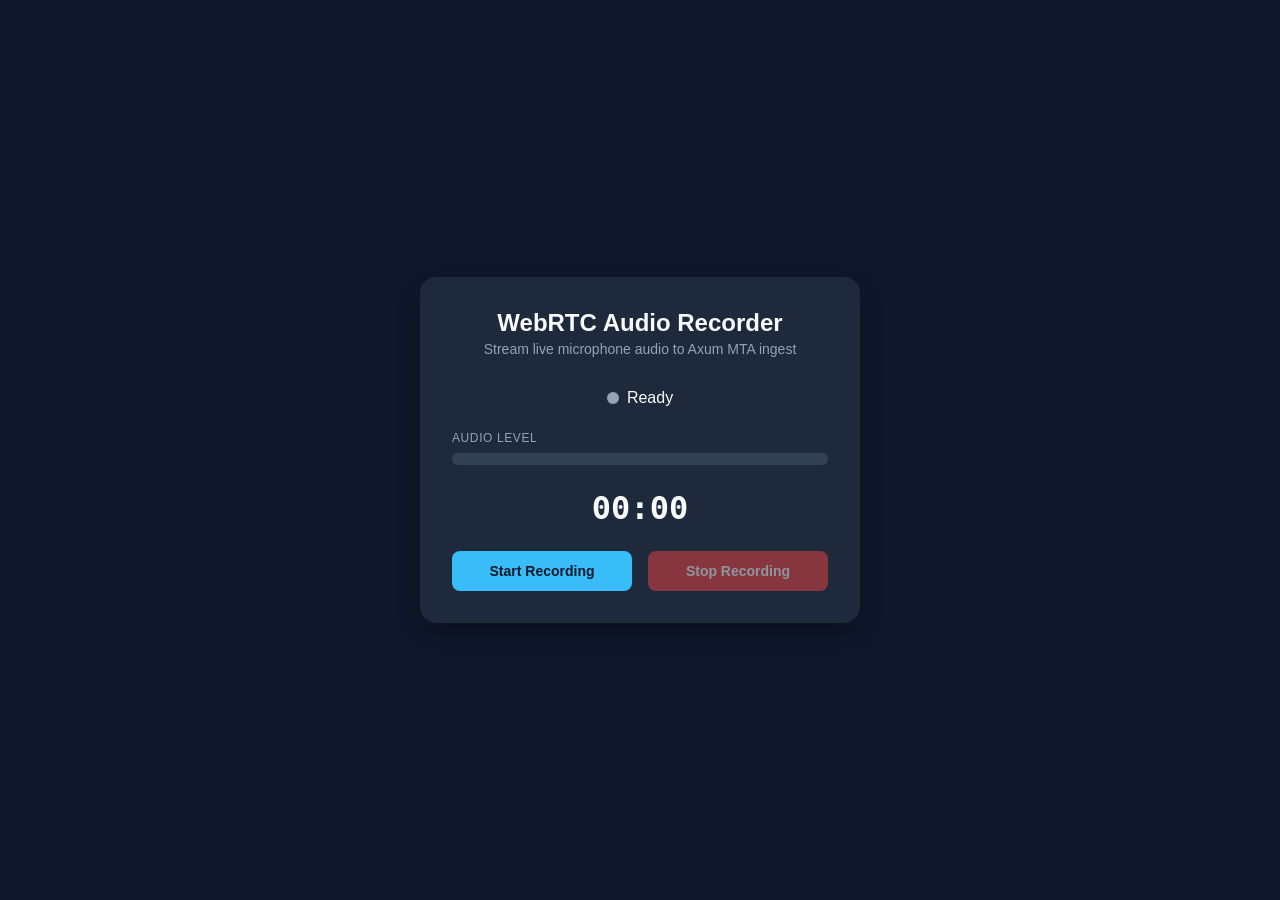
==== static/index.html @ 4a82e1a2 "feat: add client web ui and static asset serving" ====
<!DOCTYPE html>
<html lang="en">
<head>
    <meta charset="UTF-8">
    <meta name="viewport" content="width=device-width, initial-scale=1.0">
    <title>WebRTC Audio Recorder</title>
    <link rel="stylesheet" href="/static/style.css">
</head>
<body>
    <div class="card">
        <header>
            <h1>WebRTC Audio Recorder</h1>
            <p class="subtitle">Stream live microphone audio to Axum MTA ingest</p>
        </header>

        <main>
            <div class="status-container">
                <span class="status-dot" id="statusDot"></span>
                <span id="statusText">Ready</span>
            </div>

            <div class="meter-wrapper">
                <label>Audio Level</label>
                <div class="meter-bar">
                    <div class="meter-fill" id="meterFill"></div>
                </div>
            </div>

            <div class="timer" id="timer">00:00</div>

            <div class="controls">
                <button id="startBtn" class="btn btn-primary">Start Recording</button>
                <button id="stopBtn" class="btn btn-danger" disabled>Stop Recording</button>
            </div>

            <div id="message" class="message hidden"></div>
        </main>
    </div>

    <script src="/static/app.js"></script>
</body>
</html>
---- static/style.css ----
:root {
    --bg-color: #0f172a;
    --card-bg: #1e293b;
    --primary: #38bdf8;
    --primary-hover: #0284c7;
    --danger: #ef4444;
    --danger-hover: #dc2626;
    --text-primary: #f8fafc;
    --text-secondary: #94a3b8;
    --meter-bg: #334155;
    --meter-fill: #10b981;
}

* { box-sizing: border-box; margin: 0; padding: 0; }
body {
    background-color: var(--bg-color);
    color: var(--text-primary);
    font-family: -apple-system, BlinkMacSystemFont, "Segoe UI", Roboto, sans-serif;
    display: flex;
    justify-content: center;
    align-items: center;
    min-height: 100vh;
    padding: 1.5rem;
}
.card {
    background-color: var(--card-bg);
    border-radius: 1rem;
    padding: 2rem;
    width: 100%;
    max-width: 440px;
    box-shadow: 0 10px 25px -5px rgba(0, 0, 0, 0.4);
}
header { text-align: center; margin-bottom: 2rem; }
h1 { font-size: 1.5rem; font-weight: 700; }
.subtitle { font-size: 0.875rem; color: var(--text-secondary); margin-top: 0.25rem; }
.status-container {
    display: flex;
    align-items: center;
    justify-content: center;
    gap: 0.5rem;
    margin-bottom: 1.5rem;
}
.status-dot {
    width: 0.75rem;
    height: 0.75rem;
    border-radius: 50%;
    background-color: var(--text-secondary);
}
.status-dot.active { background-color: var(--meter-fill); box-shadow: 0 0 10px var(--meter-fill); }
.meter-wrapper { margin-bottom: 1.5rem; }
.meter-wrapper label { display: block; font-size: 0.75rem; color: var(--text-secondary); margin-bottom: 0.5rem; text-transform: uppercase; letter-spacing: 0.05em; }
.meter-bar { height: 0.75rem; background: var(--meter-bg); border-radius: 9999px; overflow: hidden; }
.meter-fill { height: 100%; width: 0%; background: var(--meter-fill); transition: width 0.08s ease; }
.timer { text-align: center; font-size: 2rem; font-family: monospace; font-weight: 600; margin-bottom: 1.5rem; }
.controls { display: flex; gap: 1rem; }
.btn {
    flex: 1;
    padding: 0.75rem 1rem;
    border-radius: 0.5rem;
    border: none;
    font-size: 0.875rem;
    font-weight: 600;
    cursor: pointer;
    transition: background-color 0.2s, opacity 0.2s;
}
.btn:disabled { opacity: 0.5; cursor: not-allowed; }
.btn-primary { background-color: var(--primary); color: #0f172a; }
.btn-primary:hover:not(:disabled) { background-color: var(--primary-hover); }
.btn-danger { background-color: var(--danger); color: white; }
.btn-danger:hover:not(:disabled) { background-color: var(--danger-hover); }
.message { margin-top: 1rem; font-size: 0.875rem; text-align: center; padding: 0.5rem; border-radius: 0.375rem; }
.message.hidden { display: none; }
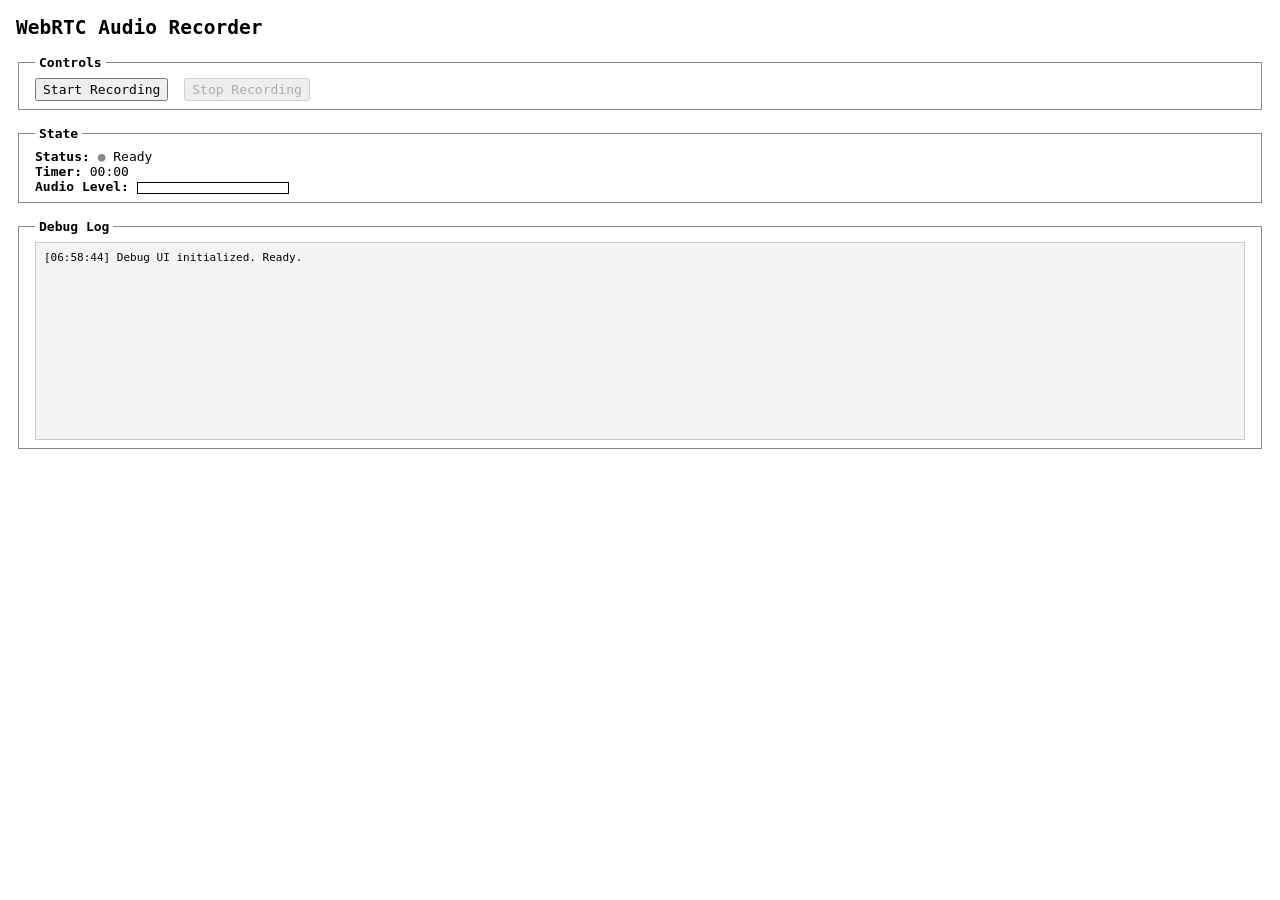
==== commit 2bd53b94: "feat(ui): add debug log panel and update gitignore" ====
--- a/static/index.html
+++ b/static/index.html
@@ -7,35 +7,31 @@
     <link rel="stylesheet" href="/static/style.css">
 </head>
 <body>
-    <div class="card">
-        <header>
-            <h1>WebRTC Audio Recorder</h1>
-            <p class="subtitle">Stream live microphone audio to Axum MTA ingest</p>
-        </header>
+    <h2>WebRTC Audio Recorder</h2>
 
-        <main>
-            <div class="status-container">
-                <span class="status-dot" id="statusDot"></span>
-                <span id="statusText">Ready</span>
-            </div>
+    <fieldset>
+        <legend>Controls</legend>
+        <button id="startBtn">Start Recording</button>
+        <button id="stopBtn" disabled>Stop Recording</button>
+    </fieldset>
 
-            <div class="meter-wrapper">
-                <label>Audio Level</label>
-                <div class="meter-bar">
-                    <div class="meter-fill" id="meterFill"></div>
-                </div>
-            </div>
+    <fieldset>
+        <legend>State</legend>
+        <div><strong>Status:</strong> <span id="statusDot">●</span> <span id="statusText">Ready</span></div>
+        <div><strong>Timer:</strong> <span id="timer">00:00</span></div>
+        <div>
+            <strong>Audio Level:</strong>
+            <span class="meter-bar">
+                <span class="meter-fill" id="meterFill"></span>
+            </span>
+        </div>
+        <div id="message" class="hidden"></div>
+    </fieldset>
 
-            <div class="timer" id="timer">00:00</div>
-
-            <div class="controls">
-                <button id="startBtn" class="btn btn-primary">Start Recording</button>
-                <button id="stopBtn" class="btn btn-danger" disabled>Stop Recording</button>
-            </div>
-
-            <div id="message" class="message hidden"></div>
-        </main>
-    </div>
+    <fieldset>
+        <legend>Debug Log</legend>
+        <pre id="debugLog"></pre>
+    </fieldset>
 
     <script src="/static/app.js"></script>
 </body>
--- a/static/style.css
+++ b/static/style.css
@@ -1,72 +1,79 @@
 :root {
-    --bg-color: #0f172a;
-    --card-bg: #1e293b;
-    --primary: #38bdf8;
-    --primary-hover: #0284c7;
-    --danger: #ef4444;
-    --danger-hover: #dc2626;
-    --text-primary: #f8fafc;
-    --text-secondary: #94a3b8;
-    --meter-bg: #334155;
-    --meter-fill: #10b981;
+    --bg-color: #ffffff;
+    --text-color: #000000;
 }
 
-* { box-sizing: border-box; margin: 0; padding: 0; }
 body {
     background-color: var(--bg-color);
-    color: var(--text-primary);
-    font-family: -apple-system, BlinkMacSystemFont, "Segoe UI", Roboto, sans-serif;
-    display: flex;
-    justify-content: center;
-    align-items: center;
-    min-height: 100vh;
-    padding: 1.5rem;
+    color: var(--text-color);
+    font-family: monospace;
+    margin: 1rem;
+    font-size: 13px;
 }
-.card {
-    background-color: var(--card-bg);
-    border-radius: 1rem;
-    padding: 2rem;
-    width: 100%;
-    max-width: 440px;
-    box-shadow: 0 10px 25px -5px rgba(0, 0, 0, 0.4);
+
+fieldset {
+    margin-bottom: 1rem;
+    padding: 0.5rem 1rem;
+    border: 1px solid #888;
 }
-header { text-align: center; margin-bottom: 2rem; }
-h1 { font-size: 1.5rem; font-weight: 700; }
-.subtitle { font-size: 0.875rem; color: var(--text-secondary); margin-top: 0.25rem; }
-.status-container {
-    display: flex;
-    align-items: center;
-    justify-content: center;
-    gap: 0.5rem;
-    margin-bottom: 1.5rem;
+
+legend {
+    font-weight: bold;
+    padding: 0 0.25rem;
 }
-.status-dot {
-    width: 0.75rem;
-    height: 0.75rem;
-    border-radius: 50%;
-    background-color: var(--text-secondary);
+
+button {
+    font-family: monospace;
+    font-size: 13px;
+    padding: 2px 6px;
+    margin-right: 0.5rem;
+    cursor: pointer;
 }
-.status-dot.active { background-color: var(--meter-fill); box-shadow: 0 0 10px var(--meter-fill); }
-.meter-wrapper { margin-bottom: 1.5rem; }
-.meter-wrapper label { display: block; font-size: 0.75rem; color: var(--text-secondary); margin-bottom: 0.5rem; text-transform: uppercase; letter-spacing: 0.05em; }
-.meter-bar { height: 0.75rem; background: var(--meter-bg); border-radius: 9999px; overflow: hidden; }
-.meter-fill { height: 100%; width: 0%; background: var(--meter-fill); transition: width 0.08s ease; }
-.timer { text-align: center; font-size: 2rem; font-family: monospace; font-weight: 600; margin-bottom: 1.5rem; }
-.controls { display: flex; gap: 1rem; }
-.btn {
-    flex: 1;
-    padding: 0.75rem 1rem;
-    border-radius: 0.5rem;
-    border: none;
-    font-size: 0.875rem;
-    font-weight: 600;
-    cursor: pointer;
-    transition: background-color 0.2s, opacity 0.2s;
+
+button:disabled {
+    cursor: not-allowed;
 }
-.btn:disabled { opacity: 0.5; cursor: not-allowed; }
-.btn-primary { background-color: var(--primary); color: #0f172a; }
-.btn-primary:hover:not(:disabled) { background-color: var(--primary-hover); }
-.btn-danger { background-color: var(--danger); color: white; }
-.btn-danger:hover:not(:disabled) { background-color: var(--danger-hover); }
-.message { margin-top: 1rem; font-size: 0.875rem; text-align: center; padding: 0.5rem; border-radius: 0.375rem; }
-.message.hidden { display: none; }
+
+#statusDot {
+    color: #888;
+}
+
+#statusDot.active {
+    color: #008800;
+}
+
+.meter-bar {
+    display: inline-block;
+    width: 150px;
+    height: 10px;
+    border: 1px solid #000;
+    vertical-align: middle;
+}
+
+.meter-fill {
+    display: block;
+    height: 100%;
+    width: 0%;
+    background-color: #000;
+}
+
+#message {
+    margin-top: 0.5rem;
+    font-weight: bold;
+}
+
+.hidden {
+    display: none;
+}
+
+#debugLog {
+    height: 180px;
+    overflow-y: auto;
+    background: #f4f4f4;
+    border: 1px solid #ccc;
+    padding: 0.5rem;
+    margin: 0;
+    font-size: 11px;
+    white-space: pre-wrap;
+    word-break: break-all;
+}
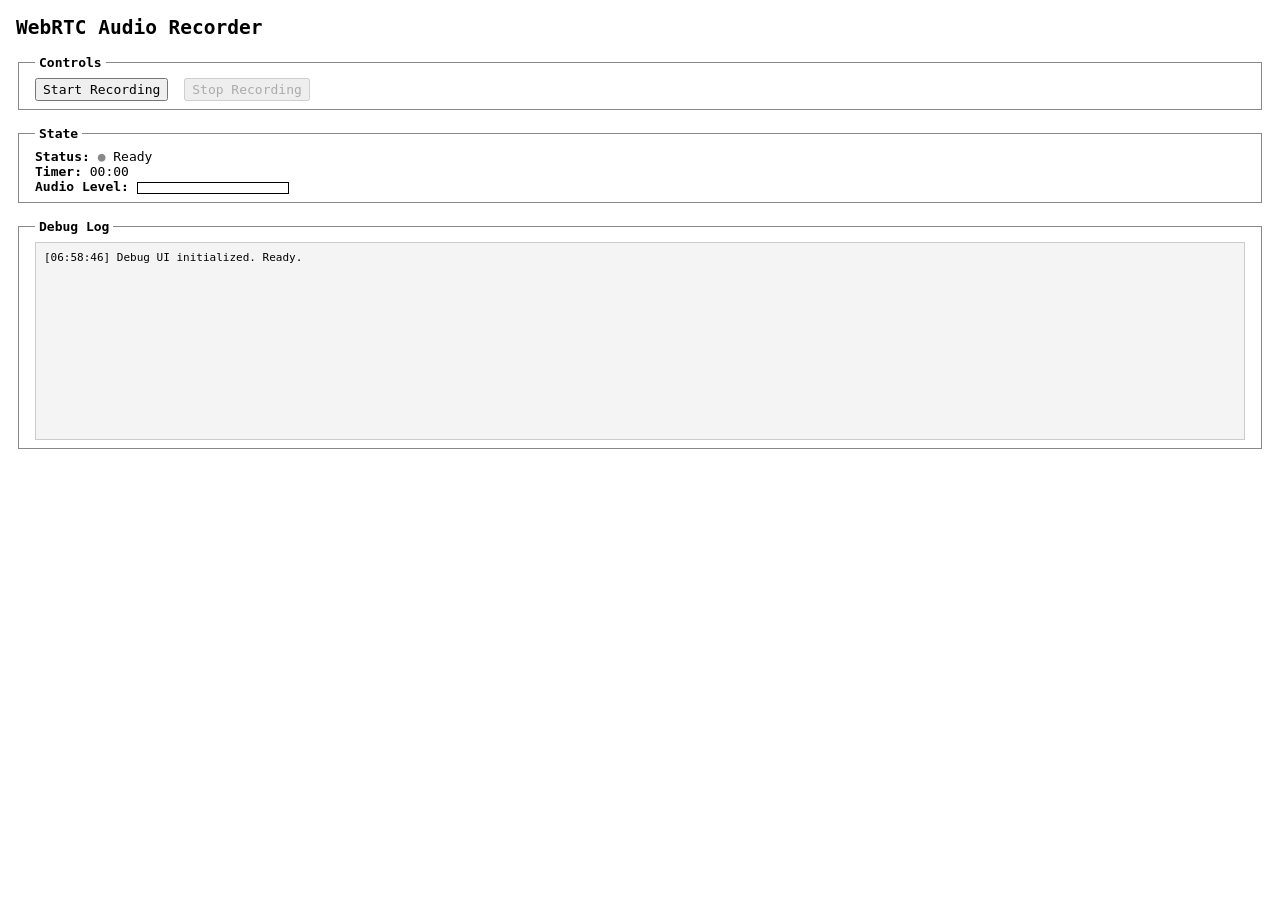
==== commit bd2dc8bf: "fix: add TURN server relay, cache-busting headers, and retain active peer connection" ====
--- a/static/index.html
+++ b/static/index.html
@@ -4,7 +4,7 @@
     <meta charset="UTF-8">
     <meta name="viewport" content="width=device-width, initial-scale=1.0">
     <title>WebRTC Audio Recorder</title>
-    <link rel="stylesheet" href="/static/style.css">
+    <link rel="stylesheet" href="/static/style.css?v=3">
 </head>
 <body>
     <h2>WebRTC Audio Recorder</h2>
@@ -33,6 +33,6 @@
         <pre id="debugLog"></pre>
     </fieldset>
 
-    <script src="/static/app.js"></script>
+    <script src="/static/app.js?v=3"></script>
 </body>
 </html>
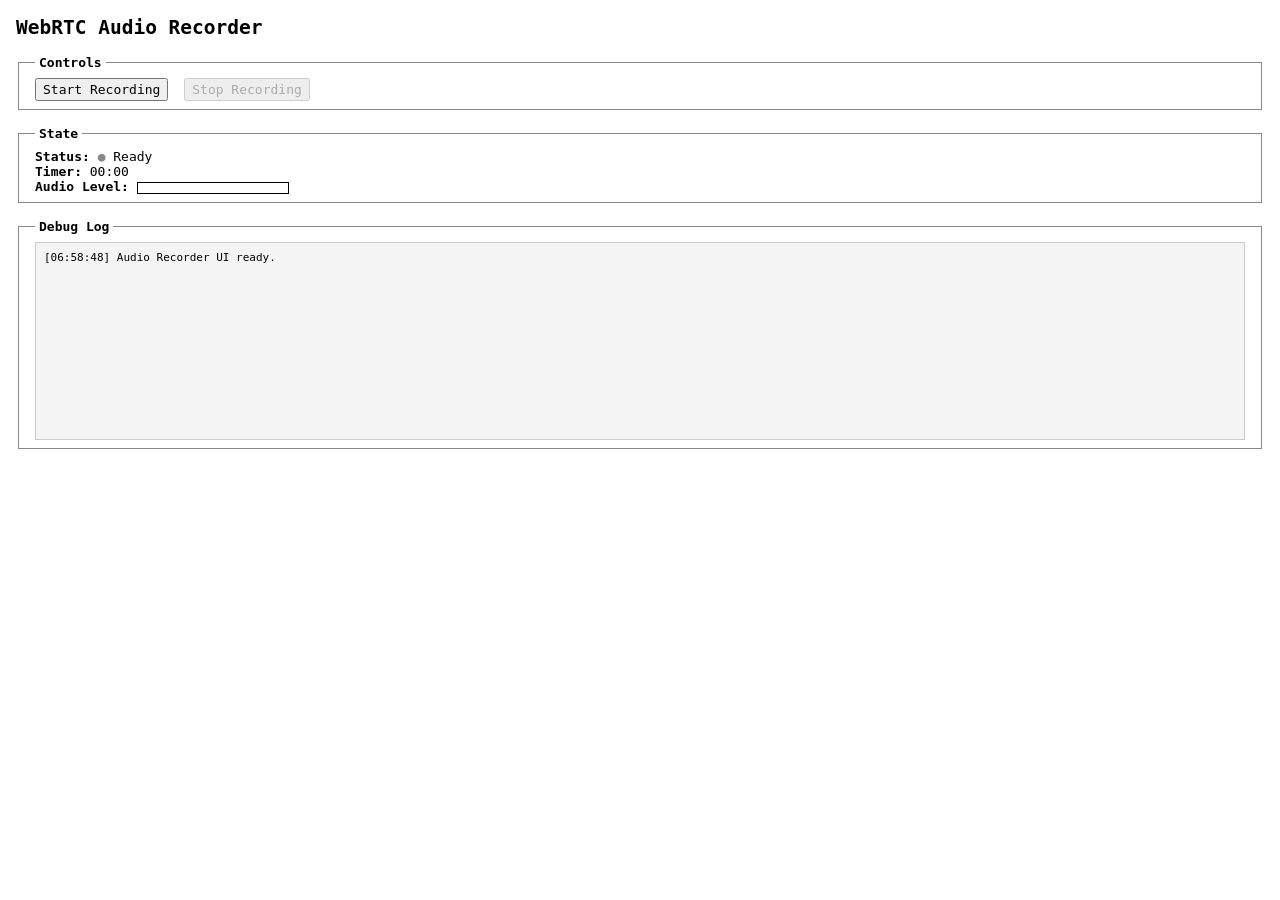
==== commit 1417ff66: "feat: implement WebSocket audio streaming fallback for cloud traversal" ====
--- a/static/index.html
+++ b/static/index.html
@@ -4,7 +4,7 @@
     <meta charset="UTF-8">
     <meta name="viewport" content="width=device-width, initial-scale=1.0">
     <title>WebRTC Audio Recorder</title>
-    <link rel="stylesheet" href="/static/style.css?v=3">
+    <link rel="stylesheet" href="/static/style.css?v=4">
 </head>
 <body>
     <h2>WebRTC Audio Recorder</h2>
@@ -33,6 +33,6 @@
         <pre id="debugLog"></pre>
     </fieldset>
 
-    <script src="/static/app.js?v=3"></script>
+    <script src="/static/app.js?v=4"></script>
 </body>
 </html>
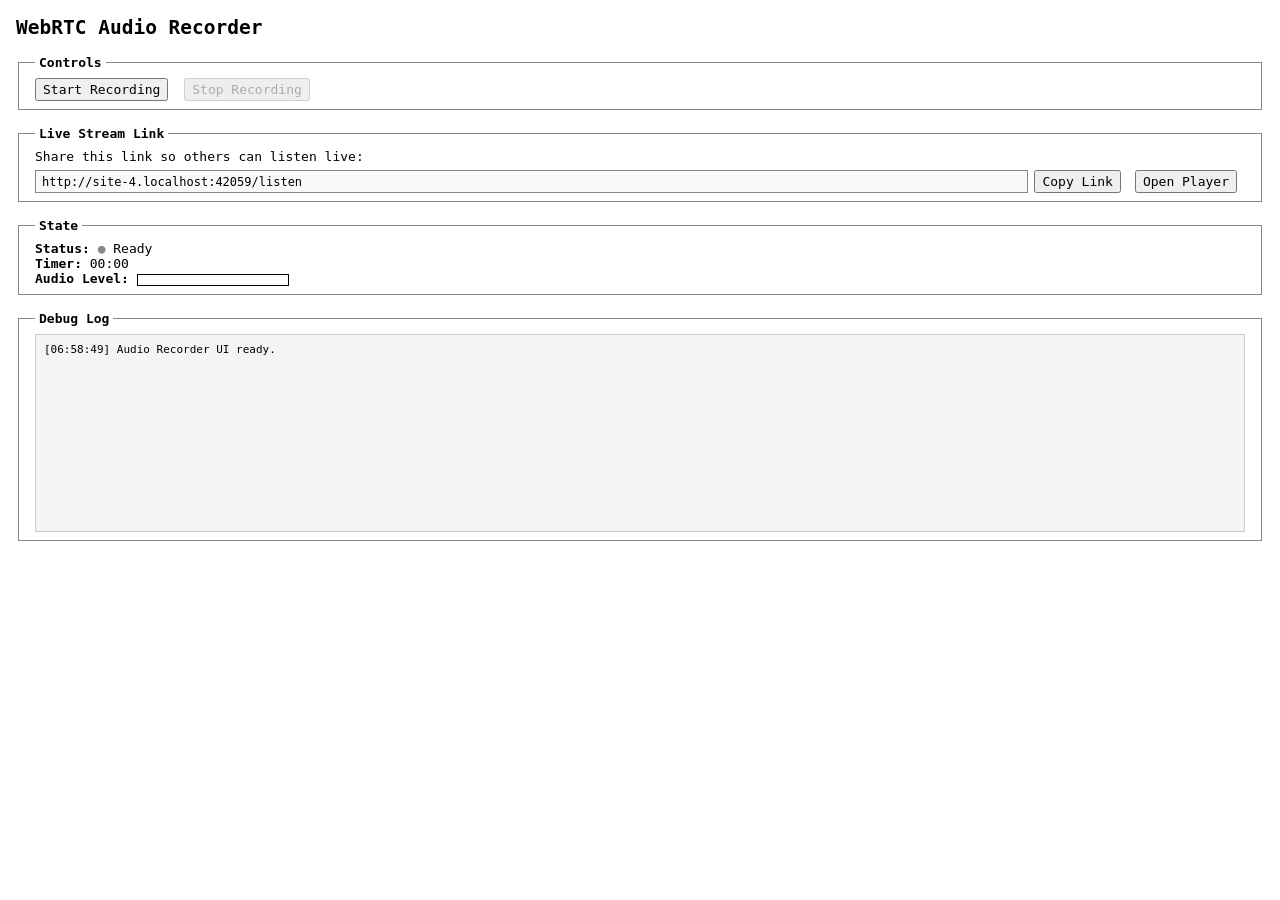
==== commit 099b8cc7: "feat: add real-time audio live streaming and shareable listener player" ====
--- a/static/index.html
+++ b/static/index.html
@@ -13,6 +13,16 @@
         <legend>Controls</legend>
         <button id="startBtn">Start Recording</button>
         <button id="stopBtn" disabled>Stop Recording</button>
+    </fieldset>
+
+    <fieldset>
+        <legend>Live Stream Link</legend>
+        <div>Share this link so others can listen live:</div>
+        <div class="share-box">
+            <input type="text" id="shareUrl" class="share-input" readonly>
+            <button id="copyBtn" type="button">Copy Link</button>
+            <a id="openLink" href="/listen" target="_blank"><button type="button">Open Player</button></a>
+        </div>
     </fieldset>
 
     <fieldset>
--- a/static/style.css
+++ b/static/style.css
@@ -77,3 +77,18 @@
     white-space: pre-wrap;
     word-break: break-all;
 }
+
+.share-box {
+    display: flex;
+    gap: 6px;
+    margin-top: 6px;
+}
+
+.share-input {
+    flex: 1;
+    font-family: monospace;
+    font-size: 12px;
+    padding: 3px 6px;
+    background: #f9f9f9;
+    border: 1px solid #888;
+}
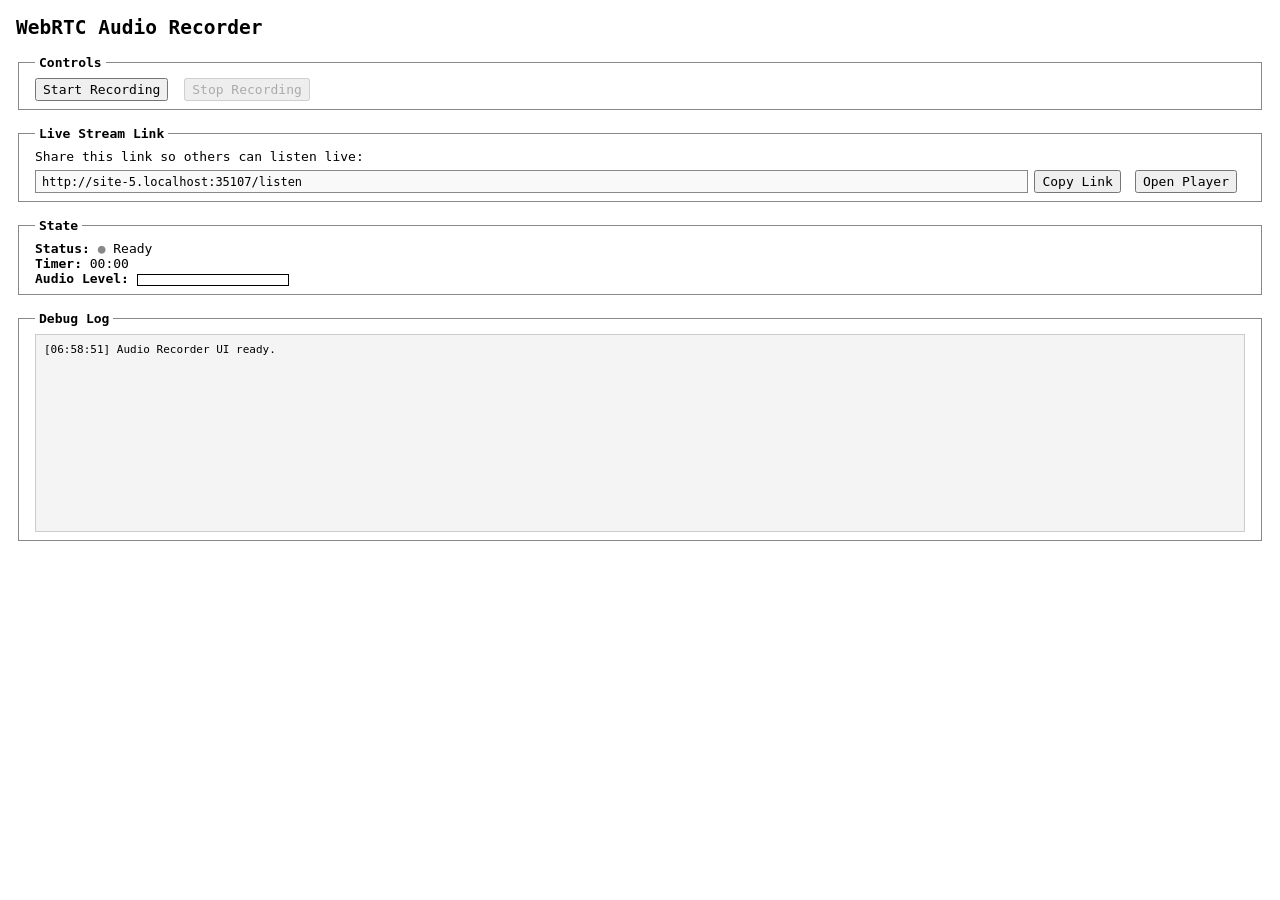
==== commit 058fa537: "feat(stream): zero-container PCM streaming via Web Audio API" ====
--- a/static/index.html
+++ b/static/index.html
@@ -4,7 +4,7 @@
     <meta charset="UTF-8">
     <meta name="viewport" content="width=device-width, initial-scale=1.0">
     <title>WebRTC Audio Recorder</title>
-    <link rel="stylesheet" href="/static/style.css?v=4">
+    <link rel="stylesheet" href="/static/style.css?v=6">
 </head>
 <body>
     <h2>WebRTC Audio Recorder</h2>
@@ -43,6 +43,6 @@
         <pre id="debugLog"></pre>
     </fieldset>
 
-    <script src="/static/app.js?v=4"></script>
+    <script src="/static/app.js?v=6"></script>
 </body>
 </html>
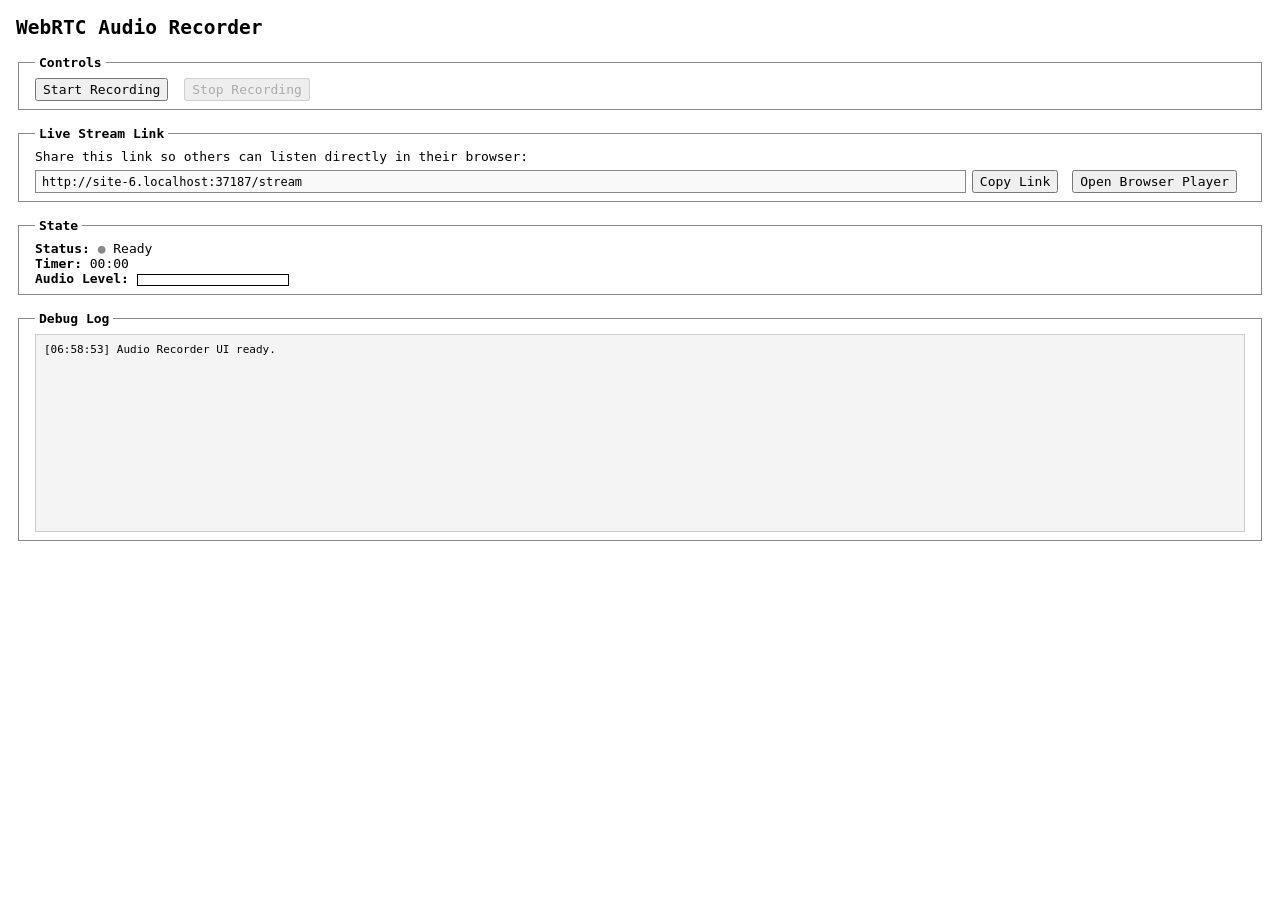
==== commit 93d327e4: "feat(stream): native browser audio player via HTTP MP3 stream /stream" ====
--- a/static/index.html
+++ b/static/index.html
@@ -4,7 +4,7 @@
     <meta charset="UTF-8">
     <meta name="viewport" content="width=device-width, initial-scale=1.0">
     <title>WebRTC Audio Recorder</title>
-    <link rel="stylesheet" href="/static/style.css?v=6">
+    <link rel="stylesheet" href="/static/style.css?v=7">
 </head>
 <body>
     <h2>WebRTC Audio Recorder</h2>
@@ -17,11 +17,11 @@
 
     <fieldset>
         <legend>Live Stream Link</legend>
-        <div>Share this link so others can listen live:</div>
+        <div>Share this link so others can listen directly in their browser:</div>
         <div class="share-box">
             <input type="text" id="shareUrl" class="share-input" readonly>
             <button id="copyBtn" type="button">Copy Link</button>
-            <a id="openLink" href="/listen" target="_blank"><button type="button">Open Player</button></a>
+            <a id="openLink" href="/stream" target="_blank"><button type="button">Open Browser Player</button></a>
         </div>
     </fieldset>
 
@@ -43,6 +43,7 @@
         <pre id="debugLog"></pre>
     </fieldset>
 
-    <script src="/static/app.js?v=6"></script>
+    <script src="/static/lame.min.js"></script>
+    <script src="/static/app.js?v=7"></script>
 </body>
 </html>
